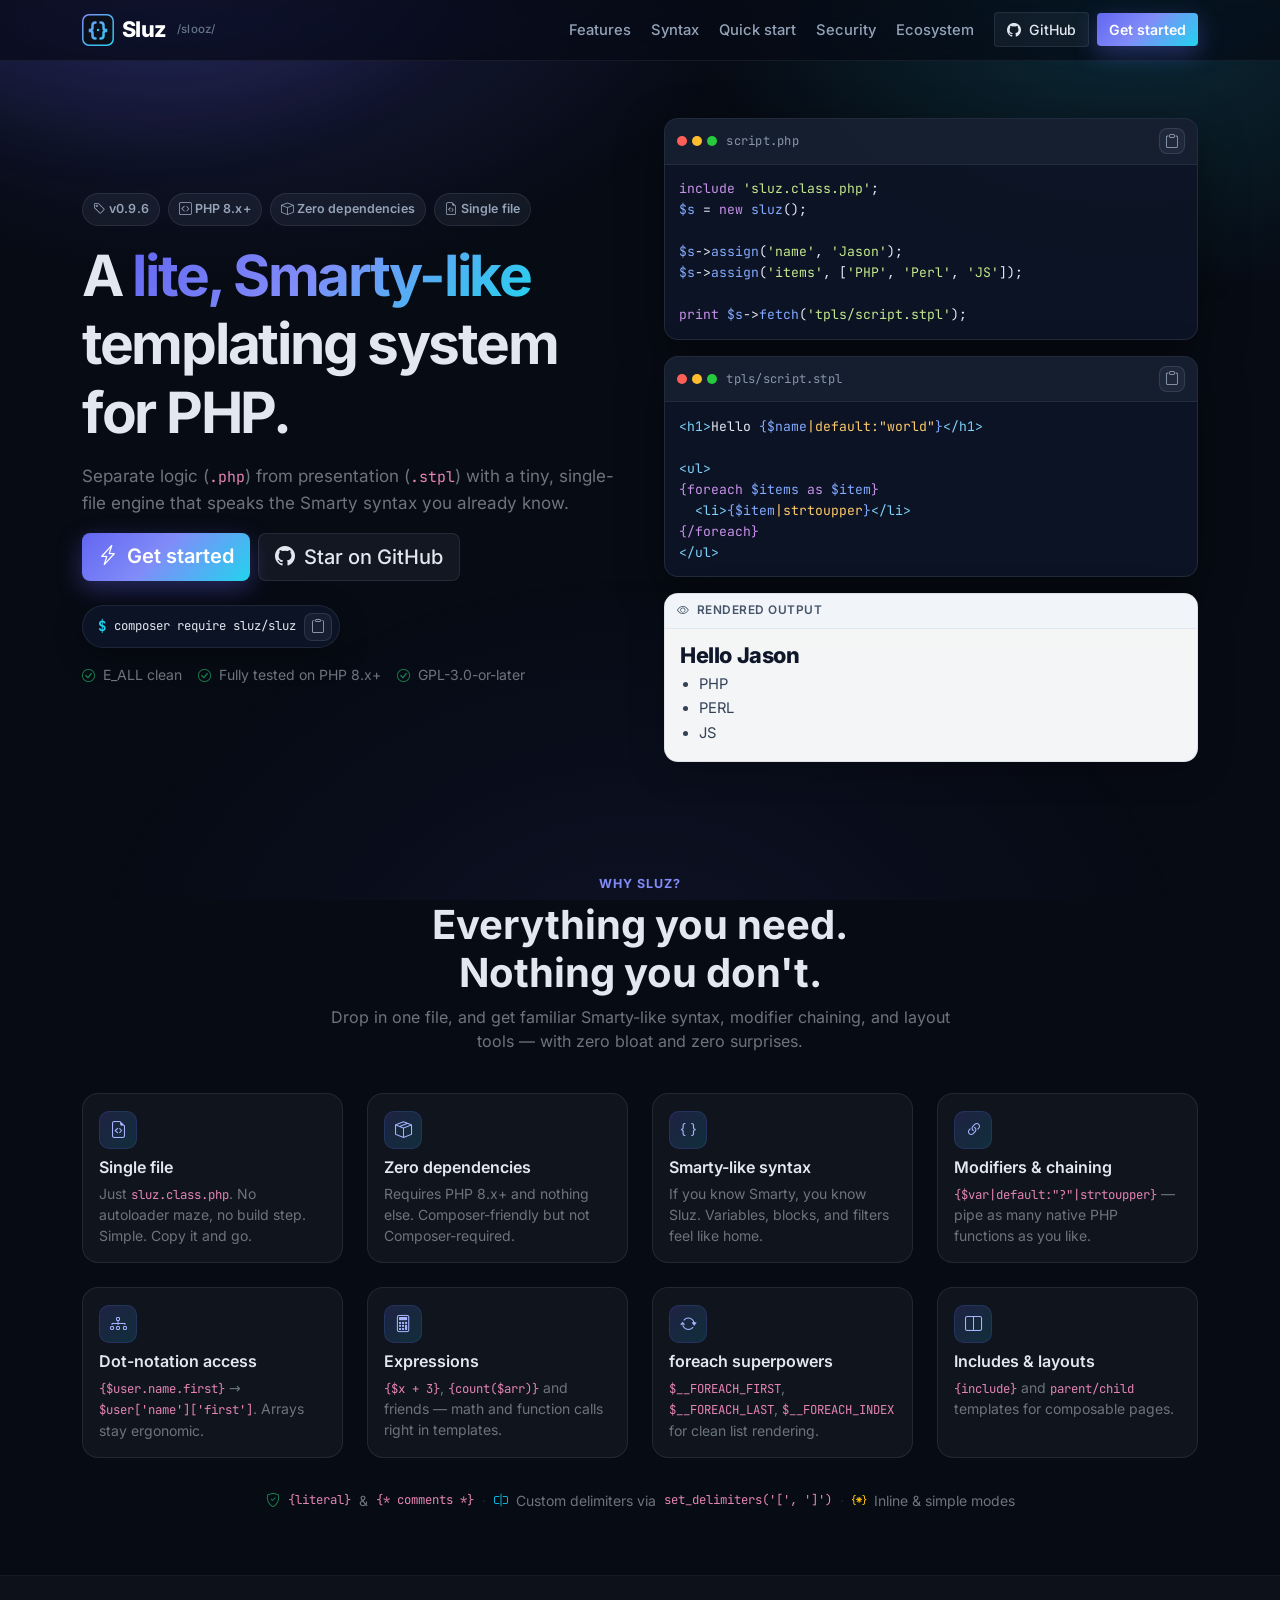
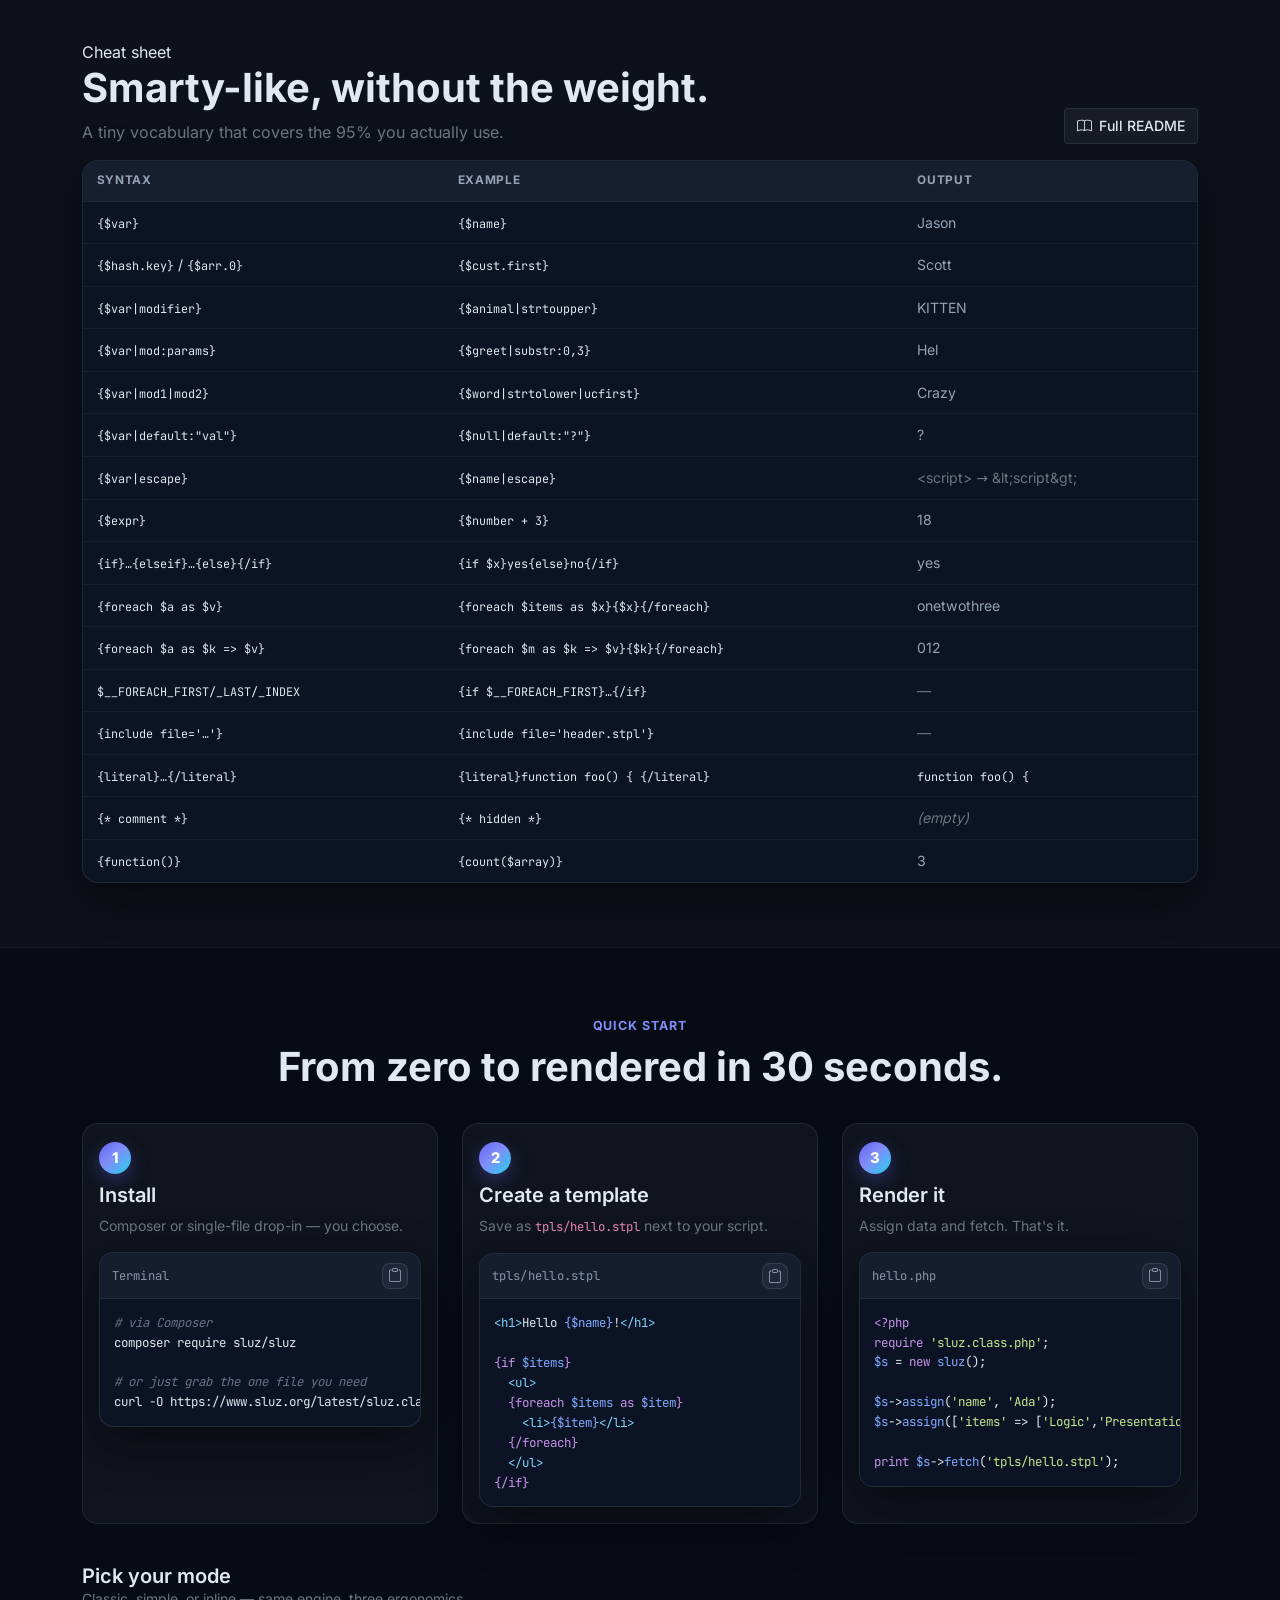
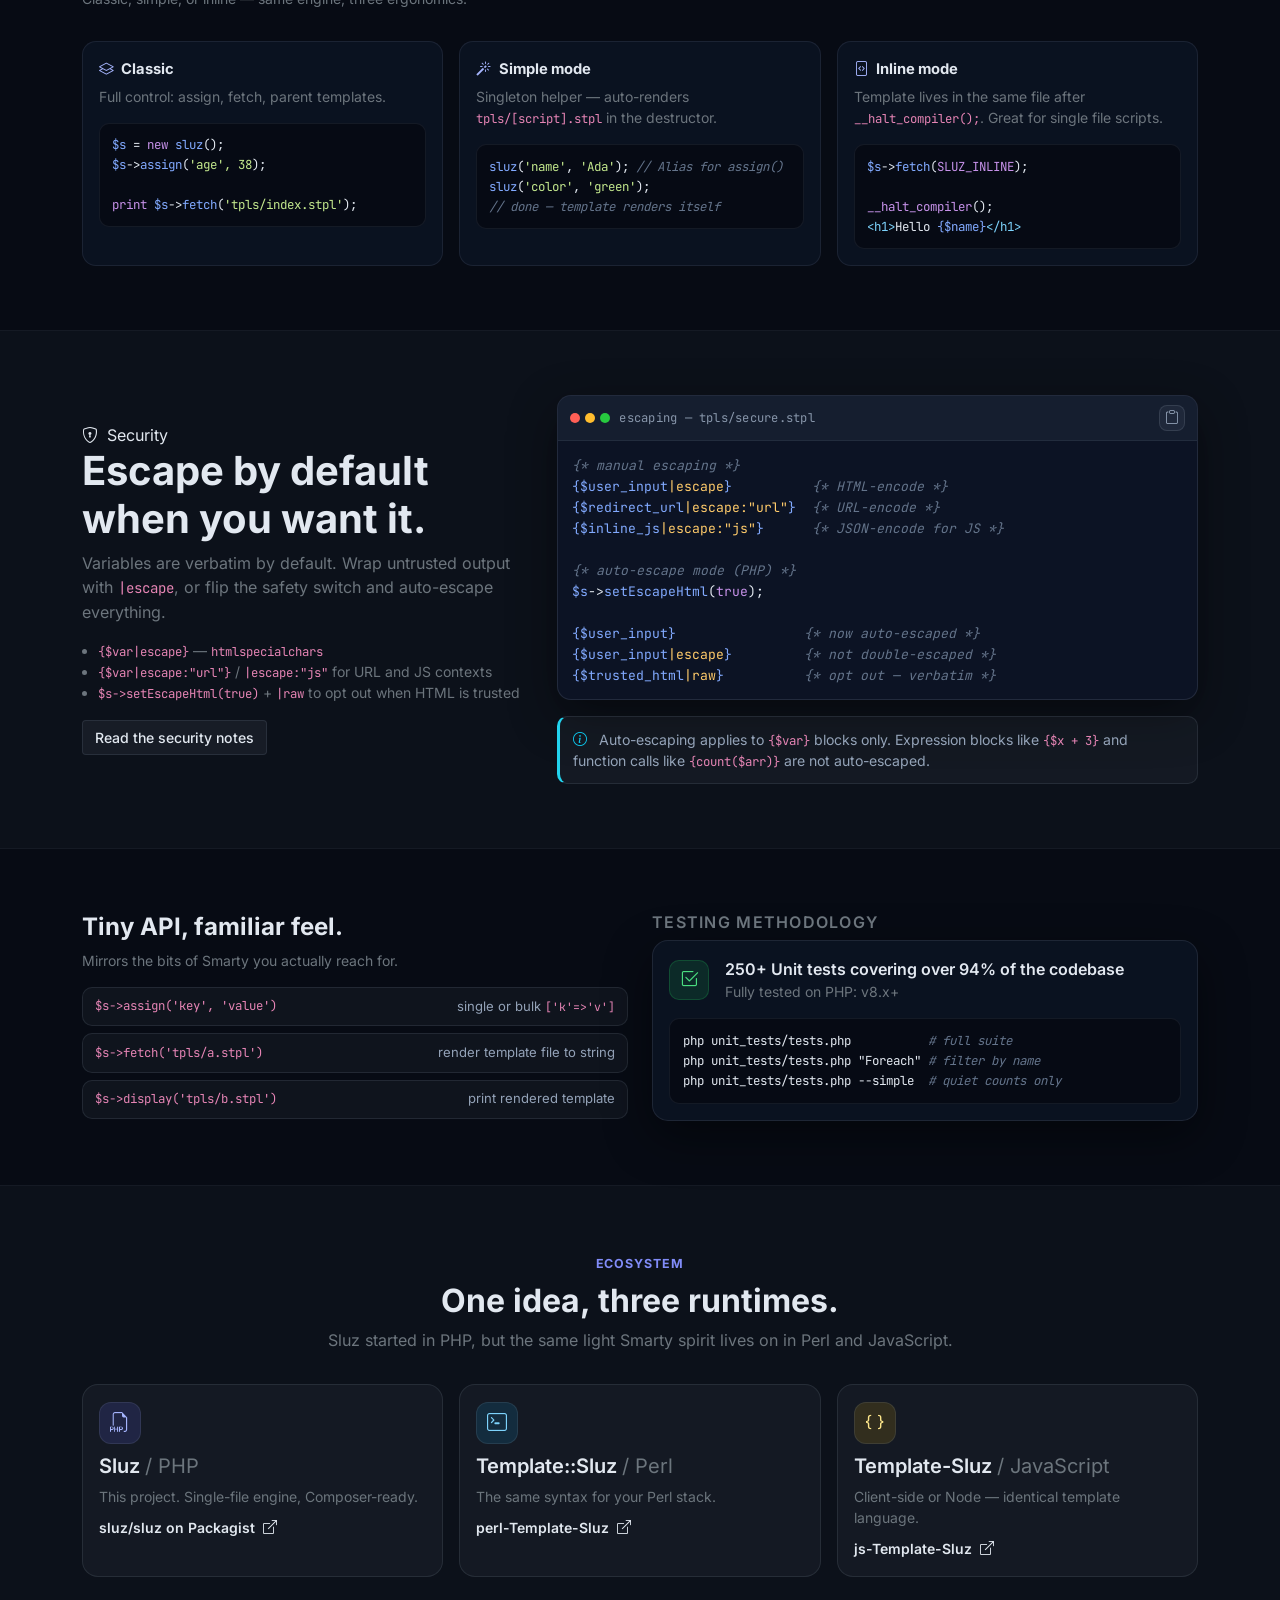
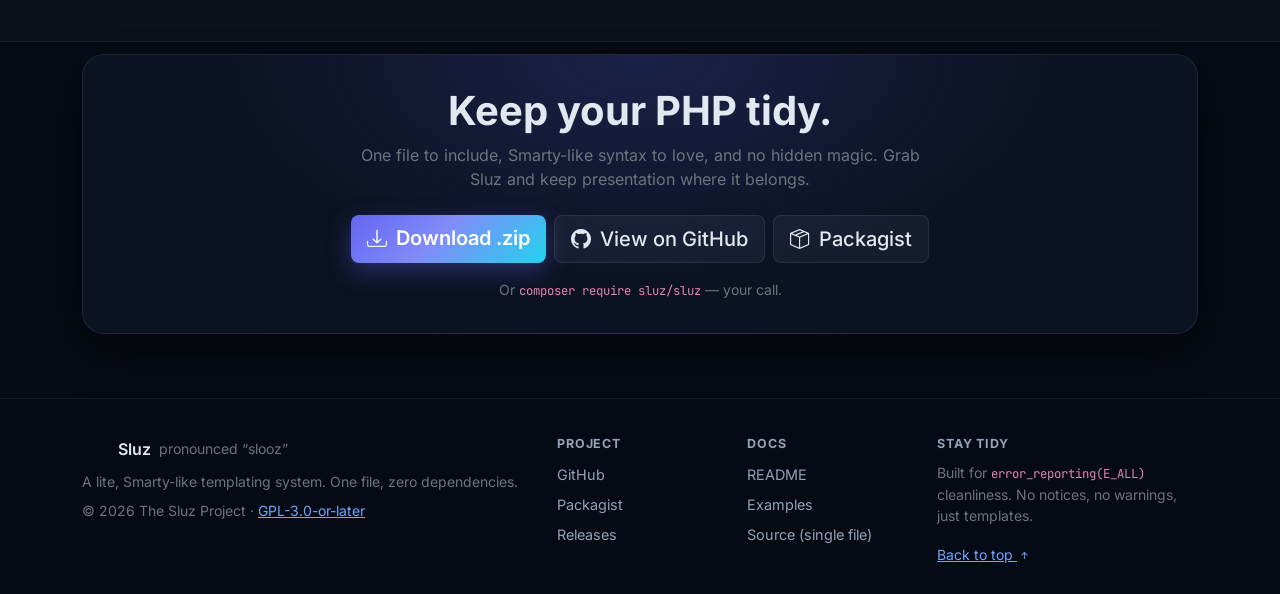
==== index.orig.html @ 97df1faa "Migrate the main index to a Sluz TPL" ====
<!doctype html>
<html lang="en" data-bs-theme="dark">
<head>
  <meta charset="utf-8">
  <meta name="viewport" content="width=device-width, initial-scale=1">
  <title>Sluz — A lite, Smarty-like PHP templating engine</title>
  <meta name="description" content="Sluz is a minimalistic, zero-dependency, single-file PHP templating engine with familiar Smarty-like syntax. Separate logic (.php) from presentation (.stpl).">
  <meta name="theme-color" content="#0b0f19">
  <link rel="canonical" href="https://sluz.org/">
  <meta property="og:title" content="Sluz — A lite, Smarty-like PHP templating engine">
  <meta property="og:description" content="Single-file · Zero dependencies · PHP 8.x+ · Smarty-like syntax for clean .stpl templates.">
  <meta property="og:type" content="website">
  <meta property="og:url" content="https://sluz.org/">
  <link rel="icon" type="image/svg+xml" href="img/favicon.svg">
  <!-- Local vendor assets — no CDN -->
  <link rel="stylesheet" href="vendor/bootstrap/bootstrap.min.css">
  <link rel="stylesheet" href="vendor/bootstrap-icons/bootstrap-icons.min.css">
  <link rel="stylesheet" href="css/style.css">
  <script type="application/ld+json">
  {
    "@context": "https://schema.org",
    "@type": "SoftwareApplication",
    "name": "Sluz",
    "applicationCategory": "DeveloperApplication",
    "operatingSystem": "PHP 8.x+",
    "description": "Minimalistic single-file PHP templating engine with Smarty-like syntax.",
    "softwareVersion": "0.9.6",
    "offers": {"@type": "Offer", "price": "0", "priceCurrency": "USD"},
    "license": "https://www.gnu.org/licenses/gpl-3.0.html"
  }
  </script>
</head>
<body data-bs-spy="scroll" data-bs-target="#mainNavList" data-bs-smooth-scroll="true" tabindex="0">

  <!-- Navbar -->
  <nav id="mainNav" class="navbar navbar-expand-lg fixed-top">
    <div class="container">
      <a class="navbar-brand d-flex align-items-center gap-2" href="#top">
        <span class="brand-mark" aria-hidden="true">
          <svg viewBox="0 0 64 64" width="32" height="32" role="img" aria-label="Sluz logo">
            <defs>
              <linearGradient id="gNav" x1="0" y1="0" x2="64" y2="64" gradientUnits="userSpaceOnUse">
                <stop offset="0" stop-color="#818cf8"/><stop offset="1" stop-color="#22d3ee"/>
              </linearGradient>
            </defs>
            <rect width="64" height="64" rx="14" fill="#0b0f19"/>
            <rect x="1.6" y="1.6" width="60.8" height="60.8" rx="12.4" fill="none" stroke="url(#gNav)" stroke-width="3"/>
            <path d="M27 17c-4 0-6 2-6 5.5V28c0 2.5-1.7 4-5 4v2c3.3 0 5 1.5 5 4v5.5c0 3.5 2 5.5 6 5.5" fill="none" stroke="url(#gNav)" stroke-width="5" stroke-linecap="round"/>
            <path d="M37 17c4 0 6 2 6 5.5V28c0 2.5 1.7 4 5 4v2c-3.3 0-5 1.5-5 4v5.5c0 3.5-2 5.5-6 5.5" fill="none" stroke="url(#gNav)" stroke-width="5" stroke-linecap="round"/>
            <circle cx="32" cy="32" r="2.4" fill="#22d3ee"/>
          </svg>
        </span>
        <span class="brand-text">Sluz</span>
        <span class="brand-pron d-none d-sm-inline">/slooz/</span>
      </a>
      <button class="navbar-toggler" type="button" data-bs-toggle="collapse" data-bs-target="#navMenu" aria-controls="navMenu" aria-expanded="false" aria-label="Toggle navigation">
        <span class="navbar-toggler-icon"></span>
      </button>
      <div class="collapse navbar-collapse" id="navMenu">
        <ul class="navbar-nav ms-auto align-items-lg-center gap-lg-1" id="mainNavList">
          <li class="nav-item"><a class="nav-link" href="#features">Features</a></li>
          <li class="nav-item"><a class="nav-link" href="#syntax">Syntax</a></li>
          <li class="nav-item"><a class="nav-link" href="#quickstart">Quick start</a></li>
          <li class="nav-item"><a class="nav-link" href="#security">Security</a></li>
          <li class="nav-item"><a class="nav-link" href="#ecosystem">Ecosystem</a></li>
          <li class="nav-item ms-lg-2">
            <a class="btn btn-ghost btn-sm" href="https://github.com/scottchiefbaker/sluz" target="_blank" rel="noopener">
              <i class="bi bi-github me-1"></i> GitHub
            </a>
          </li>
          <li class="nav-item ms-lg-1">
            <a class="btn btn-gradient btn-sm" href="#quickstart">Get started</a>
          </li>
        </ul>
      </div>
    </div>
  </nav>

  <!-- Hero -->
  <header id="top" class="hero position-relative overflow-hidden">
    <div class="hero-glow" aria-hidden="true"></div>
    <div class="container position-relative">
      <div class="row align-items-center g-4 g-lg-5">
        <div class="col-lg-6">
          <div class="reveal">
            <div class="hero-badges d-flex flex-wrap gap-2 mb-3">
              <span class="badge-soft" title="Current version"><i class="bi bi-tag me-1"></i> v0.9.6</span>
              <span class="badge-soft"><i class="bi bi-code-square me-1"></i> PHP 8.x+</span>
              <span class="badge-soft"><i class="bi bi-box me-1"></i> Zero dependencies</span>
              <span class="badge-soft"><i class="bi bi-file-earmark-code me-1"></i> Single file</span>
            </div>
            <h1 class="display-5 fw-bold lh-tight mb-3">
              A <span class="text-gradient">lite, Smarty-like</span><br>templating system<br>for PHP.
            </h1>
            <p class="lead text-secondary mb-3">
              Separate logic (<code>.php</code>) from presentation (<code>.stpl</code>) with a
              tiny, single-file engine that speaks the Smarty syntax you already know.
            </p>
            <div class="d-flex flex-wrap gap-2 mb-4">
              <a class="btn btn-gradient btn-lg" href="#quickstart"><i class="bi bi-lightning-charge me-1"></i> Get started</a>
              <a class="btn btn-ghost btn-lg" href="https://github.com/scottchiefbaker/sluz" target="_blank" rel="noopener"><i class="bi bi-github me-1"></i> Star on GitHub</a>
            </div>
            <div class="cmd-pill d-inline-flex align-items-center gap-2" data-code>
              <span class="cmd-prompt">$</span>
              <code id="install-cmd">composer require sluz/sluz</code>
              <button class="copy-btn" type="button" data-copy-target="#install-cmd" aria-label="Copy install command">
                <i class="bi bi-clipboard"></i>
              </button>
            </div>
            <div class="hero-meta d-flex flex-wrap gap-3 mt-3 small text-secondary">
              <span><i class="bi bi-check-circle me-1 text-success"></i> E_ALL clean</span>
              <span><i class="bi bi-check-circle me-1 text-success"></i> Fully tested on PHP 8.x+</span>
              <span><i class="bi bi-check-circle me-1 text-success"></i> GPL-3.0-or-later</span>
            </div>
          </div>
        </div>

        <div class="col-lg-6">
          <div class="reveal" style="--delay:120ms">
            <div class="code-stack">
              <div class="row g-3">
                <div class="col-12">
                  <div class="window" data-code>
                    <div class="window-head">
                      <span class="dots"><i></i><i></i><i></i></span>
                      <span class="window-title">script.php</span>
                      <button class="copy-btn sm" type="button" data-copy-target="#code-php" aria-label="Copy PHP example"><i class="bi bi-clipboard"></i></button>
                    </div>
<pre><code id="code-php"><span class="tk-kw">include</span> <span class="tk-str">'sluz.class.php'</span>;
<span class="tk-var">$s</span> = <span class="tk-kw">new</span> <span class="tk-fn">sluz</span>();

<span class="tk-var">$s</span>-><span class="tk-fn">assign</span>(<span class="tk-str">'name'</span>, <span class="tk-str">'Jason'</span>);
<span class="tk-var">$s</span>-><span class="tk-fn">assign</span>(<span class="tk-str">'items'</span>, [<span class="tk-str">'PHP'</span>, <span class="tk-str">'Perl'</span>, <span class="tk-str">'JS'</span>]);

<span class="tk-kw">print</span> <span class="tk-var">$s</span>-><span class="tk-fn">fetch</span>(<span class="tk-str">'tpls/script.stpl'</span>);</code></pre>
                  </div>
                </div>
                <div class="col-12">
                  <div class="window" data-code>
                    <div class="window-head">
                      <span class="dots"><i></i><i></i><i></i></span>
                      <span class="window-title">tpls/script.stpl</span>
                      <button class="copy-btn sm" type="button" data-copy-target="#code-stpl" aria-label="Copy template example"><i class="bi bi-clipboard"></i></button>
                    </div>
<pre><code id="code-stpl"><span class="tk-tag">&lt;h1&gt;</span>Hello <span class="tk-var">{$name</span><span class="tk-mod">|default:"world"</span><span class="tk-var">}</span><span class="tk-tag">&lt;/h1&gt;</span>

<span class="tk-tag">&lt;ul&gt;</span>
<span class="tk-kw">{foreach</span> <span class="tk-var">$items</span> <span class="tk-kw">as</span> <span class="tk-var">$item</span><span class="tk-kw">}</span>
  <span class="tk-tag">&lt;li&gt;</span><span class="tk-var">{$item</span><span class="tk-mod">|strtoupper</span><span class="tk-var">}</span><span class="tk-tag">&lt;/li&gt;</span>
<span class="tk-kw">{/foreach}</span>
<span class="tk-tag">&lt;/ul&gt;</span>
</code></pre>
                  </div>
                </div>
                <div class="col-12">
                  <div class="preview-window">
                    <div class="preview-head"><i class="bi bi-eye me-1"></i> Rendered output</div>
                    <div class="preview-body">
                      <div class="preview-title">Hello Jason</div>
                      <ul class="preview-list">
                        <li>PHP</li><li>PERL</li><li>JS</li>
                      </ul>
                    </div>
                  </div>
                </div>
              </div>
            </div>
          </div>
        </div>
      </div>
    </div>
  </header>

  <!-- Features -->
  <section id="features" class="section">
    <div class="container">
      <div class="section-head text-center mx-auto reveal">
        <div class="eyebrow">Why Sluz?</div>
        <h2 class="h1 fw-bold">Everything you need.<br>Nothing you don't.</h2>
        <p class="text-secondary mx-auto" style="max-width:640px">Drop in one file, and get familiar Smarty-like syntax, modifier chaining, and layout tools — with zero bloat and zero surprises.</p>
      </div>

      <div class="row g-3 g-lg-4 mt-1">
        <div class="col-md-6 col-lg-3 reveal"><div class="feature-card h-100">
          <div class="icon-wrap"><i class="bi bi-file-earmark-code"></i></div>
          <h3 class="h6 fw-semibold">Single file</h3>
          <p class="small text-secondary mb-0">Just <code>sluz.class.php</code>. No autoloader maze, no build step. Simple. Copy it and go.</p>
        </div></div>
        <div class="col-md-6 col-lg-3 reveal" style="--delay:60ms"><div class="feature-card h-100">
          <div class="icon-wrap"><i class="bi bi-box-seam"></i></div>
          <h3 class="h6 fw-semibold">Zero dependencies</h3>
          <p class="small text-secondary mb-0">Requires PHP 8.x+ and nothing else. Composer-friendly but not Composer-required.</p>
        </div></div>
        <div class="col-md-6 col-lg-3 reveal" style="--delay:120ms"><div class="feature-card h-100">
          <div class="icon-wrap"><i class="bi bi-braces"></i></div>
          <h3 class="h6 fw-semibold">Smarty-like syntax</h3>
          <p class="small text-secondary mb-0">If you know Smarty, you know Sluz. Variables, blocks, and filters feel like home.</p>
        </div></div>
        <div class="col-md-6 col-lg-3 reveal" style="--delay:180ms"><div class="feature-card h-100">
          <div class="icon-wrap"><i class="bi bi-link-45deg"></i></div>
          <h3 class="h6 fw-semibold">Modifiers &amp; chaining</h3>
          <p class="small text-secondary mb-0"><code>{$var|default:"?"|strtoupper}</code> — pipe as many native PHP functions as you like.</p>
        </div></div>

        <div class="col-md-6 col-lg-3 reveal"><div class="feature-card h-100">
          <div class="icon-wrap"><i class="bi bi-diagram-3"></i></div>
          <h3 class="h6 fw-semibold">Dot-notation access</h3>
          <p class="small text-secondary mb-0"><code>{$user.name.first}</code> &rarr; <code>$user['name']['first']</code>. Arrays stay ergonomic.</p>
        </div></div>
        <div class="col-md-6 col-lg-3 reveal" style="--delay:60ms"><div class="feature-card h-100">
          <div class="icon-wrap"><i class="bi bi-calculator"></i></div>
          <h3 class="h6 fw-semibold">Expressions</h3>
          <p class="small text-secondary mb-0"><code>{$x + 3}</code>, <code>{count($arr)}</code> and friends — math and function calls right in templates.</p>
        </div></div>
        <div class="col-md-6 col-lg-3 reveal" style="--delay:120ms"><div class="feature-card h-100">
          <div class="icon-wrap"><i class="bi bi-arrow-repeat"></i></div>
          <h3 class="h6 fw-semibold">foreach superpowers</h3>
          <p class="small text-secondary mb-0"><code>$__FOREACH_FIRST</code>, <code>$__FOREACH_LAST</code>, <code>$__FOREACH_INDEX</code> for clean list rendering.</p>
        </div></div>
        <div class="col-md-6 col-lg-3 reveal" style="--delay:180ms"><div class="feature-card h-100">
          <div class="icon-wrap"><i class="bi bi-layout-split"></i></div>
          <h3 class="h6 fw-semibold">Includes &amp; layouts</h3>
          <p class="small text-secondary mb-0"><code>{include}</code> and <code>parent/child</code> templates for composable pages.</p>
        </div></div>
      </div>

      <div class="row g-2 mt-4 justify-content-center text-center small text-secondary reveal">
        <div class="col-auto d-flex align-items-center gap-2"><i class="bi bi-shield-check text-success"></i> <code>{literal}</code> &amp; <code>{* comments *}</code></div>
        <div class="col-auto d-none d-sm-block opacity-25">·</div>
        <div class="col-auto d-flex align-items-center gap-2"><i class="bi bi-input-cursor text-info"></i> Custom delimiters via <code>set_delimiters('[', ']')</code></div>
        <div class="col-auto d-none d-sm-block opacity-25">·</div>
        <div class="col-auto d-flex align-items-center gap-2"><i class="bi bi-braces-asterisk text-warning"></i> Inline &amp; simple modes</div>
      </div>
    </div>
  </section>

  <!-- Syntax -->
  <section id="syntax" class="section section-alt">
    <div class="container">
      <div class="row align-items-end g-3 mb-3">
        <div class="col-lg-8 reveal">
          <div class="eyebrow">Cheat sheet</div>
          <h2 class="h1 fw-bold mb-2">Smarty-like, without the weight.</h2>
          <p class="text-secondary mb-0">A tiny vocabulary that covers the 95% you actually use.</p>
        </div>
        <div class="col-lg-4 text-lg-end reveal" style="--delay:80ms">
          <a class="btn btn-ghost btn-sm" href="https://github.com/scottchiefbaker/sluz#readme" target="_blank" rel="noopener"><i class="bi bi-book me-1"></i> Full README</a>
        </div>
      </div>

      <div class="syntax-wrap reveal">
        <div class="table-responsive">
          <table class="table syntax-table align-middle mb-0">
            <thead>
              <tr><th>Syntax</th><th>Example</th><th>Output</th></tr>
            </thead>
            <tbody>
              <tr><td><code>{$var}</code></td><td><code>{$name}</code></td><td>Jason</td></tr>
              <tr><td><code>{$hash.key}</code> / <code>{$arr.0}</code></td><td><code>{$cust.first}</code></td><td>Scott</td></tr>
              <tr><td><code>{$var|modifier}</code></td><td><code>{$animal|strtoupper}</code></td><td>KITTEN</td></tr>
              <tr><td><code>{$var|mod:params}</code></td><td><code>{$greet|substr:0,3}</code></td><td>Hel</td></tr>
              <tr><td><code>{$var|mod1|mod2}</code></td><td><code>{$word|strtolower|ucfirst}</code></td><td>Crazy</td></tr>
              <tr><td><code>{$var|default:"val"}</code></td><td><code>{$null|default:"?"}</code></td><td>?</td></tr>
              <tr><td><code>{$var|escape}</code></td><td><code>{$name|escape}</code></td><td class="text-secondary">&lt;script&gt; → &amp;lt;script&amp;gt;</td></tr>
              <tr><td><code>{$expr}</code></td><td><code>{$number + 3}</code></td><td>18</td></tr>
              <tr><td><code>{if}…{elseif}…{else}{/if}</code></td><td><code>{if $x}yes{else}no{/if}</code></td><td>yes</td></tr>
              <tr><td><code>{foreach $a as $v}</code></td><td><code>{foreach $items as $x}{$x}{/foreach}</code></td><td>onetwothree</td></tr>
              <tr><td><code>{foreach $a as $k => $v}</code></td><td><code>{foreach $m as $k => $v}{$k}{/foreach}</code></td><td>012</td></tr>
              <tr><td><code>$__FOREACH_FIRST/_LAST/_INDEX</code></td><td><code>{if $__FOREACH_FIRST}…{/if}</code></td><td class="text-secondary">—</td></tr>
              <tr><td><code>{include file='…'}</code></td><td><code>{include file='header.stpl'}</code></td><td class="text-secondary">—</td></tr>
              <tr><td><code>{literal}…{/literal}</code></td><td><code>{literal}function foo() { {/literal}</code></td><td><code>function foo() {</code></td></tr>
              <tr><td><code>{* comment *}</code></td><td><code>{* hidden *}</code></td><td class="text-secondary"><em>(empty)</em></td></tr>
              <tr><td><code>{function()}</code></td><td><code>{count($array)}</code></td><td>3</td></tr>
            </tbody>
          </table>
        </div>
      </div>
    </div>
  </section>

  <!-- Quick start -->
  <section id="quickstart" class="section">
    <div class="container">
      <div class="section-head text-center mx-auto reveal">
        <div class="eyebrow">Quick start</div>
        <h2 class="h1 fw-bold">From zero to rendered in 30 seconds.</h2>
      </div>

      <div class="row g-4 mt-1">
        <div class="col-lg-4 reveal">
          <div class="step-card h-100">
            <div class="step-num">1</div>
            <h3 class="h5 fw-semibold">Install</h3>
            <p class="small text-secondary">Composer or single-file drop-in — you choose.</p>
            <div class="window window-compact mt-3" data-code>
              <div class="window-head"><span class="window-title">Terminal</span><button class="copy-btn sm" type="button" data-copy-target="#qs-install" aria-label="Copy"><i class="bi bi-clipboard"></i></button></div>
<pre><code id="qs-install"><span class="tk-cmt"># via Composer</span>
composer require sluz/sluz

<span class="tk-cmt"># or just grab the one file you need</span>
curl -O https://www.sluz.org/latest/sluz.class.php</code></pre>
            </div>
          </div>
        </div>
        <div class="col-lg-4 reveal" style="--delay:80ms">
          <div class="step-card h-100">
            <div class="step-num">2</div>
            <h3 class="h5 fw-semibold">Create a template</h3>
            <p class="small text-secondary">Save as <code>tpls/hello.stpl</code> next to your script.</p>
            <div class="window window-compact mt-3" data-code>
              <div class="window-head"><span class="window-title">tpls/hello.stpl</span><button class="copy-btn sm" type="button" data-copy-target="#qs-tpl" aria-label="Copy"><i class="bi bi-clipboard"></i></button></div>
<pre><code id="qs-tpl"><span class="tk-tag">&lt;h1&gt;</span>Hello <span class="tk-var">{$name}</span>!<span class="tk-tag">&lt;/h1&gt;</span>

<span class="tk-kw">{if</span> <span class="tk-var">$items</span><span class="tk-kw">}</span>
  <span class="tk-tag">&lt;ul&gt;</span>
  <span class="tk-kw">{foreach</span> <span class="tk-var">$items</span> <span class="tk-kw">as</span> <span class="tk-var">$item</span><span class="tk-kw">}</span>
    <span class="tk-tag">&lt;li&gt;</span><span class="tk-var">{$item}</span><span class="tk-tag">&lt;/li&gt;</span>
  <span class="tk-kw">{/foreach}</span>
  <span class="tk-tag">&lt;/ul&gt;</span>
<span class="tk-kw">{/if}</span></code></pre>
            </div>
          </div>
        </div>
        <div class="col-lg-4 reveal" style="--delay:160ms">
          <div class="step-card h-100">
            <div class="step-num">3</div>
            <h3 class="h5 fw-semibold">Render it</h3>
            <p class="small text-secondary">Assign data and fetch. That's it.</p>
            <div class="window window-compact mt-3" data-code>
              <div class="window-head"><span class="window-title">hello.php</span><button class="copy-btn sm" type="button" data-copy-target="#qs-php" aria-label="Copy"><i class="bi bi-clipboard"></i></button></div>
<pre><code id="qs-php"><span class="tk-kw">&lt;?php</span>
<span class="tk-kw">require</span> <span class="tk-str">'sluz.class.php'</span>;
<span class="tk-var">$s</span> = <span class="tk-kw">new</span> <span class="tk-fn">sluz</span>();

<span class="tk-var">$s</span>-><span class="tk-fn">assign</span>(<span class="tk-str">'name'</span>, <span class="tk-str">'Ada'</span>);
<span class="tk-var">$s</span>-><span class="tk-fn">assign</span>([<span class="tk-str">'items'</span> => [<span class="tk-str">'Logic'</span>,<span class="tk-str">'Presentation'</span>]]);

<span class="tk-kw">print</span> <span class="tk-var">$s</span>-><span class="tk-fn">fetch</span>(<span class="tk-str">'tpls/hello.stpl'</span>);
</code></pre>
            </div>
          </div>
        </div>
      </div>

      <!-- Modes -->
      <div class="row g-3 mt-4">
        <div class="col-12 reveal"><h3 class="h5 fw-semibold mb-0">Pick your mode</h3><p class="small text-secondary">Classic, simple, or inline — same engine, three ergonomics.</p></div>
        <div class="col-md-4 reveal"><div class="mode-card h-100">
          <div class="mode-head"><i class="bi bi-layers"></i> Classic</div>
          <p class="small text-secondary">Full control: assign, fetch, parent templates.</p>
<pre class="mode-code"><code><span class="tk-var">$s</span> = <span class="tk-kw">new</span> <span class="tk-fn">sluz</span>();
<span class="tk-var">$s</span>-><span class="tk-fn">assign</span>(<span class="tk-str">'age', 38</span>);

<span class="tk-kw">print</span> <span class="tk-var">$s</span>-><span class="tk-fn">fetch</span>(<span class="tk-str">'tpls/index.stpl'</span>);</code></pre>
        </div></div>
        <div class="col-md-4 reveal" style="--delay:60ms"><div class="mode-card h-100">
          <div class="mode-head"><i class="bi bi-magic"></i> Simple mode</div>
          <p class="small text-secondary">Singleton helper — auto-renders <code>tpls/[script].stpl</code> in the destructor.</p>
<pre class="mode-code"><code><span class="tk-fn">sluz</span>(<span class="tk-str">'name'</span>, <span class="tk-str">'Ada'</span>); <span class="tk-cmt">// Alias for assign()</span>
<span class="tk-fn">sluz</span>(<span class="tk-str">'color'</span>, <span class="tk-str">'green'</span>);
<span class="tk-cmt">// done — template renders itself</span></code></pre>
        </div></div>
        <div class="col-md-4 reveal" style="--delay:120ms"><div class="mode-card h-100">
          <div class="mode-head"><i class="bi bi-file-code"></i> Inline mode</div>
          <p class="small text-secondary">Template lives in the same file after <code>__halt_compiler();</code>. Great for single file scripts.</p>
<pre class="mode-code"><code><span class="tk-var">$s</span>-><span class="tk-fn">fetch</span>(<span class="tk-kw">SLUZ_INLINE</span>);

<span class="tk-kw">__halt_compiler</span>();
<span class="tk-tag">&lt;h1&gt;</span>Hello <span class="tk-var">{$name}</span><span class="tk-tag">&lt;/h1&gt;</span></code></pre>
        </div></div>
      </div>
    </div>
  </section>

  <!-- Security -->
  <section id="security" class="section section-alt">
    <div class="container">
      <div class="row g-4 align-items-center">
        <div class="col-lg-5 reveal">
          <div class="eyebrow"><i class="bi bi-shield-lock me-1"></i> Security</div>
          <h2 class="h1 fw-bold">Escape by default when you want it.</h2>
          <p class="text-secondary">Variables are verbatim by default. Wrap untrusted output with <code>|escape</code>, or flip the safety switch and auto-escape everything.</p>
          <ul class="small text-secondary ps-3">
            <li><code>{$var|escape}</code> — <code>htmlspecialchars</code></li>
            <li><code>{$var|escape:"url"}</code> / <code>|escape:"js"</code> for URL and JS contexts</li>
            <li><code>$s-&gt;setEscapeHtml(true)</code> + <code>|raw</code> to opt out when HTML is trusted</li>
          </ul>
          <div class="d-flex gap-2 mt-3">
            <a class="btn btn-ghost btn-sm" href="https://github.com/scottchiefbaker/sluz#-security" target="_blank" rel="noopener">Read the security notes</a>
          </div>
        </div>
        <div class="col-lg-7 reveal" style="--delay:100ms">
          <div class="window" data-code>
            <div class="window-head">
              <span class="dots"><i></i><i></i><i></i></span>
              <span class="window-title">escaping — tpls/secure.stpl</span>
              <button class="copy-btn sm" type="button" data-copy-target="#code-secure" aria-label="Copy"><i class="bi bi-clipboard"></i></button>
            </div>
<pre><code id="code-secure"><span class="tk-cmt">{* manual escaping *}</span>
<span class="tk-var">{$user_input</span><span class="tk-mod">|escape</span><span class="tk-var">}</span>          <span class="tk-cmt">{* HTML-encode *}</span>
<span class="tk-var">{$redirect_url</span><span class="tk-mod">|escape:"url"</span><span class="tk-var">}</span>  <span class="tk-cmt">{* URL-encode *}</span>
<span class="tk-var">{$inline_js</span><span class="tk-mod">|escape:"js"</span><span class="tk-var">}</span>      <span class="tk-cmt">{* JSON-encode for JS *}</span>

<span class="tk-cmt">{* auto-escape mode (PHP) *}</span>
<span class="tk-var">$s</span>-><span class="tk-fn">setEscapeHtml</span>(<span class="tk-kw">true</span>);

<span class="tk-var">{$user_input}</span>                <span class="tk-cmt">{* now auto-escaped *}</span>
<span class="tk-var">{$user_input</span><span class="tk-mod">|escape</span><span class="tk-var">}</span>         <span class="tk-cmt">{* not double-escaped *}</span>
<span class="tk-var">{$trusted_html</span><span class="tk-mod">|raw</span><span class="tk-var">}</span>          <span class="tk-cmt">{* opt out — verbatim *}</span></code></pre>
          </div>
          <div class="callout mt-3">
            <i class="bi bi-info-circle me-2 text-info"></i> Auto-escaping applies to <code>{$var}</code> blocks only. Expression blocks like <code>{$x + 3}</code> and function calls like <code>{count($arr)}</code> are not auto-escaped.
          </div>
        </div>
      </div>
    </div>
  </section>

  <!-- API quick ref -->
  <section class="section">
    <div class="container">
      <div class="row g-4">
        <div class="col-lg-6 reveal">
          <h2 class="h4 fw-bold">Tiny API, familiar feel.</h2>
          <p class="small text-secondary">Mirrors the bits of Smarty you actually reach for.</p>
          <div class="api-list">
            <div class="api-row"><code>$s-&gt;assign('key', 'value')</code><span>single or bulk <code>['k'=>'v']</code></span></div>
            <div class="api-row"><code>$s-&gt;fetch('tpls/a.stpl')</code><span>render template file to string</span></div>
            <div class="api-row"><code>$s-&gt;display('tpls/b.stpl')</code><span>print rendered template</span></div>
          </div>
        </div>
        <div class="col-lg-6 reveal" style="--delay:80ms">
          <h3 class="h6 fw-semibold text-secondary text-uppercase ls-wide">Testing methodology</h3>
          <div class="req-card">
            <div class="d-flex align-items-center gap-3 mb-3">
              <div class="req-icon"><i class="bi bi-check2-square"></i></div>
              <div>
                <div class="fw-semibold">250+ Unit tests covering over 94% of the codebase</div>
                <div class="small text-secondary">Fully tested on PHP: v8.x+</div>
              </div>
            </div>
<pre class="req-code"><code>php unit_tests/tests.php           <span class="tk-cmt"># full suite</span>
php unit_tests/tests.php "Foreach" <span class="tk-cmt"># filter by name</span>
php unit_tests/tests.php --simple  <span class="tk-cmt"># quiet counts only</span></code></pre>
          </div>
        </div>
      </div>
    </div>
  </section>

  <!-- Ecosystem -->
  <section id="ecosystem" class="section section-alt">
    <div class="container">
      <div class="section-head text-center mx-auto reveal">
        <div class="eyebrow">Ecosystem</div>
        <h2 class="h2 fw-bold">One idea, three runtimes.</h2>
        <p class="text-secondary">Sluz started in PHP, but the same light Smarty spirit lives on in Perl and JavaScript.</p>
      </div>
      <div class="row g-3 justify-content-center mt-1">
        <div class="col-md-4 reveal"><a class="eco-card h-100 text-decoration-none" href="https://github.com/scottchiefbaker/sluz" target="_blank" rel="noopener">
          <div class="eco-icon php"><i class="bi bi-filetype-php"></i></div>
          <h3 class="h5 fw-semibold">Sluz <span class="text-secondary fw-normal">/ PHP</span></h3>
          <p class="small text-secondary mb-2">This project. Single-file engine, Composer-ready.</p>
          <span class="small fw-semibold">sluz/sluz on Packagist <i class="bi bi-box-arrow-up-right ms-1"></i></span>
        </a></div>
        <div class="col-md-4 reveal" style="--delay:80ms"><a class="eco-card h-100 text-decoration-none" href="https://github.com/scottchiefbaker/perl-Template-Sluz" target="_blank" rel="noopener">
          <div class="eco-icon perl"><i class="bi bi-terminal"></i></div>
          <h3 class="h5 fw-semibold">Template::Sluz <span class="text-secondary fw-normal">/ Perl</span></h3>
          <p class="small text-secondary mb-2">The same syntax for your Perl stack.</p>
          <span class="small fw-semibold">perl-Template-Sluz <i class="bi bi-box-arrow-up-right ms-1"></i></span>
        </a></div>
        <div class="col-md-4 reveal" style="--delay:160ms"><a class="eco-card h-100 text-decoration-none" href="https://github.com/scottchiefbaker/js-Template-Sluz" target="_blank" rel="noopener">
          <div class="eco-icon js"><i class="bi bi-braces"></i></div>
          <h3 class="h5 fw-semibold">Template-Sluz <span class="text-secondary fw-normal">/ JavaScript</span></h3>
          <p class="small text-secondary mb-2">Client-side or Node — identical template language.</p>
          <span class="small fw-semibold">js-Template-Sluz <i class="bi bi-box-arrow-up-right ms-1"></i></span>
        </a></div>
      </div>
    </div>
  </section>

  <!-- CTA -->
  <section class="section cta-section">
    <div class="container">
      <div class="cta-card text-center reveal">
        <h2 class="h1 fw-bold mb-2">Keep your PHP tidy.</h2>
        <p class="text-secondary mx-auto mb-4" style="max-width:560px">One file to include, Smarty-like syntax to love, and no hidden magic. Grab Sluz and keep presentation where it belongs.</p>
        <div class="d-flex flex-wrap justify-content-center gap-2">
          <a class="btn btn-gradient btn-lg" href="https://github.com/scottchiefbaker/sluz/archive/refs/heads/master.zip"><i class="bi bi-download me-1"></i> Download .zip</a>
          <a class="btn btn-ghost btn-lg" href="https://github.com/scottchiefbaker/sluz" target="_blank" rel="noopener"><i class="bi bi-github me-1"></i> View on GitHub</a>
          <a class="btn btn-ghost btn-lg" href="https://packagist.org/packages/sluz/sluz" target="_blank" rel="noopener"><i class="bi bi-box-seam me-1"></i> Packagist</a>
        </div>
        <div class="small text-secondary mt-3">Or <code>composer require sluz/sluz</code> — your call.</div>
      </div>
    </div>
  </section>

  <!-- Footer -->
  <footer class="footer">
    <div class="container">
      <div class="row g-4">
        <div class="col-lg-5">
          <div class="d-flex align-items-center gap-2 mb-2">
            <span class="brand-mark sm" aria-hidden="true">
              <svg viewBox="0 0 64 64" width="28" height="28"><use href="#gNav"/></svg>
            </span>
            <span class="fw-semibold">Sluz</span> <span class="text-secondary small">pronounced “slooz”</span>
          </div>
          <p class="small text-secondary mb-2">A lite, Smarty-like templating system. One file, zero dependencies.</p>
          <p class="small text-secondary mb-0">© 2026 The Sluz Project · <a href="https://www.gnu.org/licenses/gpl-3.0.html" target="_blank" rel="noopener">GPL-3.0-or-later</a></p>
        </div>
        <div class="col-6 col-lg-2">
          <div class="footer-head">Project</div>
          <ul class="footer-links">
            <li><a href="https://github.com/scottchiefbaker/sluz" target="_blank" rel="noopener">GitHub</a></li>
            <li><a href="https://packagist.org/packages/sluz/sluz" target="_blank" rel="noopener">Packagist</a></li>
            <li><a href="https://github.com/scottchiefbaker/sluz/releases" target="_blank" rel="noopener">Releases</a></li>
          </ul>
        </div>
        <div class="col-6 col-lg-2">
          <div class="footer-head">Docs</div>
          <ul class="footer-links">
            <li><a href="https://github.com/scottchiefbaker/sluz#readme" target="_blank" rel="noopener">README</a></li>
            <li><a href="https://github.com/scottchiefbaker/sluz/tree/master/docs" target="_blank" rel="noopener">Examples</a></li>
            <li><a href="https://github.com/scottchiefbaker/sluz/blob/master/sluz.class.php" target="_blank" rel="noopener">Source (single file)</a></li>
          </ul>
        </div>
        <div class="col-12 col-lg-3">
          <div class="footer-head">Stay tidy</div>
          <p class="small text-secondary">Built for <code>error_reporting(E_ALL)</code> cleanliness. No notices, no warnings, just templates.</p>
          <a class="small" href="#top">Back to top <i class="bi bi-arrow-up-short"></i></a>
        </div>
      </div>
    </div>
  </footer>

  <script src="vendor/bootstrap/bootstrap.bundle.min.js"></script>
  <script src="js/site.js"></script>
</body>
</html>
---- css/style.css ----
/* Sluz.org — dark developer aesthetic, all assets local */
@font-face{
  font-family:'Inter';
  font-style:normal;
  font-weight:400 800;
  font-display:swap;
  src:url('../vendor/fonts/inter-latin-var.woff2') format('woff2');
}
@font-face{
  font-family:'JetBrains Mono';
  font-style:normal;
  font-weight:400 700;
  font-display:swap;
  src:url('../vendor/fonts/jetbrains-mono-latin-var.woff2') format('woff2');
}

:root{
  --sluz-bg:#070b14;
  --sluz-bg-soft:#0b1220;
  --sluz-surface:rgba(148,163,184,.07);
  --sluz-surface-2:rgba(148,163,184,.10);
  --sluz-border:rgba(148,163,184,.14);
  --sluz-border-strong:rgba(148,163,184,.22);
  --sluz-text:#e2e8f0;
  --sluz-muted:#94a3b8;
  --sluz-dim:#64748b;
  --sluz-indigo:#6366f1;
  --sluz-cyan:#22d3ee;
  --sluz-violet:#818cf8;
  --sluz-grad:linear-gradient(135deg,#6366f1 0%,#818cf8 45%,#22d3ee 100%);
  --sluz-grad-soft:linear-gradient(135deg,rgba(99,102,241,.18),rgba(34,211,238,.14));
  --sluz-radius:16px;
  --sluz-radius-lg:22px;
  --sluz-shadow:0 16px 48px rgba(0,0,0,.45);
  --bs-body-bg:var(--sluz-bg);
  --bs-body-color:var(--sluz-text);
  --bs-border-color:var(--sluz-border);
  --bs-secondary-color:var(--sluz-muted);
  --bs-link-color:#93c5fd;
  --bs-link-hover-color:#bfdbfe;
}
*{scrollbar-width:thin;scrollbar-color:rgba(148,163,184,.35) transparent}
html{scroll-padding-top:84px}
body{
  font-family:'Inter',system-ui,-apple-system,Segoe UI,Roboto,Helvetica,Arial,sans-serif;
  background:var(--sluz-bg);
  color:var(--sluz-text);
  -webkit-font-smoothing:antialiased;
  text-rendering:optimizeLegibility;
}
body::before{
  content:"";
  position:fixed;inset:0;pointer-events:none;z-index:-1;
  background:
    radial-gradient(900px 600px at 18% -8%, rgba(99,102,241,.22), transparent 60%),
    radial-gradient(700px 500px at 88% 0%, rgba(34,211,238,.16), transparent 62%),
    radial-gradient(800px 600px at 50% 110%, rgba(99,102,241,.08), transparent 70%);
}

/* Navbar */
.navbar{
  background:rgba(7,11,20,.72);
  backdrop-filter:saturate(1.4) blur(14px);
  -webkit-backdrop-filter:saturate(1.4) blur(14px);
  border-bottom:1px solid rgba(148,163,184,.10);
  transition:background .2s, box-shadow .2s, border-color .2s;
  padding-block:.55rem;
}
.navbar.is-scrolled{
  background:rgba(7,11,20,.88);
  box-shadow:0 8px 32px rgba(0,0,0,.35);
  border-bottom-color:rgba(148,163,184,.16);
}
.navbar-brand{font-weight:800;letter-spacing:-.03em}
.brand-text{font-size:1.35rem;line-height:1}
.brand-pron{font-size:.72rem;font-weight:500;color:var(--sluz-dim);letter-spacing:.02em;margin-left:.15rem}
.brand-mark{display:inline-flex;align-items:center;justify-content:center}
.brand-mark.sm{opacity:.9}
.navbar .nav-link{font-size:.92rem;font-weight:500;color:var(--sluz-muted)!important}
.navbar .nav-link:hover,.navbar .nav-link.active{color:var(--sluz-text)!important}
.navbar-toggler{border-color:var(--sluz-border)}
.navbar-toggler-icon{filter:invert(.9)}

/* Buttons */
.btn-gradient{
  background:var(--sluz-grad);border:0;color:#fff;font-weight:600;
  box-shadow:0 8px 24px rgba(99,102,241,.35);
}
.btn-gradient:hover{color:#fff;filter:brightness(1.06);transform:translateY(-1px)}
.btn-gradient:active{transform:none;filter:brightness(.98)}
.btn-ghost{
  background:rgba(148,163,184,.08);border:1px solid var(--sluz-border);color:var(--sluz-text);font-weight:500;
}
.btn-ghost:hover{background:rgba(148,163,184,.13);border-color:var(--sluz-border-strong);color:#fff}
.btn-sm{padding:.38rem .75rem;font-size:.88rem}

/* Hero */
.hero{padding:118px 0 44px}
.hero-glow{
  position:absolute;inset:-40% -20% auto -20%;height:620px;pointer-events:none;
  background:
    radial-gradient(560px 380px at 22% 38%, rgba(99,102,241,.30), transparent 70%),
    radial-gradient(520px 360px at 78% 22%, rgba(34,211,238,.22), transparent 72%);
  filter:blur(22px);opacity:.9;
}
.display-5{font-size:clamp(2.15rem, 4.8vw + .6rem, 3.55rem);letter-spacing:-.04em}
.text-gradient{
  background:var(--sluz-grad);
  -webkit-background-clip:text;background-clip:text;
  -webkit-text-fill-color:transparent;
}
.hero-badges .badge-soft{
  display:inline-flex;align-items:center;
  font-size:.78rem;font-weight:600;letter-spacing:.01em;
  padding:.38rem .62rem;border-radius:999px;
  background:rgba(148,163,184,.09);border:1px solid var(--sluz-border);color:var(--sluz-muted);
}
.lead{font-size:1.06rem;line-height:1.6}
code{font-family:'JetBrains Mono',ui-monospace,monospace;font-size:.88em}
code, pre, .window pre, .mode-code, .req-code, .cmd-pill code{
  font-variant-ligatures:none;
  font-feature-settings:"liga" 0, "calt" 0;
}
/* Prevent "|escape" splitting — keep pipe with modifier */
code{overflow-wrap:normal;word-break:keep-all}
li code, p code, .callout code{white-space:nowrap}
.tk-mod{white-space:nowrap}
.cmd-pill{
  background:rgba(13,21,38,.92);border:1px solid var(--sluz-border);border-radius:999px;
  padding:.42rem .42rem .42rem .95rem;
  font-family:'JetBrains Mono',monospace;font-size:.88rem;
  box-shadow:0 8px 28px rgba(0,0,0,.35);
  max-width:100%;
}
.cmd-prompt{color:var(--sluz-cyan);font-weight:700}
.cmd-pill code{color:#e2e8f0;white-space:nowrap}
.hero-meta i{font-size:.95em}

/* Code windows */
.window{
  background:rgba(13,21,38,.94);border:1px solid rgba(148,163,184,.16);
  border-radius:14px;overflow:hidden;box-shadow:var(--sluz-shadow);
}
.window-head{
  display:flex;align-items:center;gap:.6rem;
  padding:.58rem .72rem;
  background:rgba(148,163,184,.07);border-bottom:1px solid rgba(148,163,184,.10);
  font-size:.78rem;color:var(--sluz-muted);
}
.window-head .dots{display:inline-flex;gap:.32rem;align-items:center}
.window-head .dots i{width:10px;height:10px;border-radius:50%;display:inline-block}
.window-head .dots i:nth-child(1){background:#ff5f56}
.window-head .dots i:nth-child(2){background:#ffbd2e}
.window-head .dots i:nth-child(3){background:#27c93f}
.window-title{font-family:'JetBrains Mono',monospace;font-size:.76rem;letter-spacing:.02em;opacity:.9}
.window-head .copy-btn{margin-left:auto}
.window pre{
  margin:0;padding:.85rem .9rem;
  font-family:'JetBrains Mono',monospace;font-size:.82rem;line-height:1.6;
  color:#e2e8f0;overflow:auto;white-space:pre;tab-size:2;
}
.window-compact pre{font-size:.78rem}
.tk-kw{color:#c792ea}
.tk-var{color:#82aaff}
.tk-str{color:#c3e88d}
.tk-tag{color:#7dd3fc}
.tk-mod{color:#ffcb6b}
.tk-fn{color:#82aaff}
.tk-cmt{color:#64748b;font-style:italic}
.preview-window{
  background:linear-gradient(180deg, rgba(255,255,255,.96), rgba(248,250,252,.98));
  border:1px solid rgba(148,163,184,.22);border-radius:14px;overflow:hidden;
  box-shadow:0 10px 36px rgba(0,0,0,.22);
}
.preview-head{
  font-size:.74rem;font-weight:600;letter-spacing:.04em;text-transform:uppercase;
  color:#475569;background:#f1f5f9;border-bottom:1px solid #e2e8f0;padding:.5rem .75rem;
}
.preview-body{padding:.9rem .95rem;color:#0f172a}
.preview-title{font-size:1.35rem;font-weight:800;letter-spacing:-.02em;line-height:1.1;margin-bottom:.35rem}
.preview-list{margin:0;padding-left:1.15rem;font-size:.92rem;color:#334155}
.preview-list li{margin:.15rem 0}
.code-stack .window{height:100%}

/* Copy buttons */
.copy-btn{
  display:inline-flex;align-items:center;justify-content:center;
  width:28px;height:28px;border-radius:8px;
  border:1px solid rgba(148,163,184,.18);background:rgba(148,163,184,.08);color:var(--sluz-muted);
  transition:all .15s;
}
.copy-btn:hover{background:rgba(148,163,184,.14);color:#fff;border-color:rgba(148,163,184,.28)}
.copy-btn.sm{width:26px;height:26px;font-size:.85rem}
.copy-btn.is-copied{background:rgba(34,197,94,.18);border-color:rgba(34,197,94,.35);color:#4ade80}

/* Sections */
.section{padding:64px 0}
.section-alt{background:rgba(148,163,184,.04);border-block:1px solid rgba(148,163,184,.06)}
.section-head .eyebrow{
  display:inline-flex;align-items:center;gap:.4rem;
  font-size:.78rem;font-weight:700;letter-spacing:.08em;text-transform:uppercase;color:var(--sluz-violet);
  margin-bottom:.5rem;
}
.ls-wide{letter-spacing:.08em}

/* Feature cards */
.feature-card{
  background:rgba(148,163,184,.06);border:1px solid var(--sluz-border);border-radius:16px;
  padding:1.05rem 1rem 1rem;
  transition:transform .18s, border-color .18s, background .18s;
}
.feature-card:hover{transform:translateY(-3px);border-color:rgba(99,102,241,.32);background:rgba(148,163,184,.09)}
.feature-card h3{margin:.55rem 0 .35rem}
.icon-wrap{
  width:38px;height:38px;border-radius:10px;display:inline-flex;align-items:center;justify-content:center;
  background:var(--sluz-grad-soft);border:1px solid rgba(99,102,241,.18);color:#a5b4fc;font-size:1.05rem;
}

/* Syntax */
.syntax-wrap{
  background:rgba(13,21,38,.78);border:1px solid rgba(148,163,184,.14);border-radius:16px;overflow:hidden;
  box-shadow:var(--sluz-shadow);
}
.syntax-table{--bs-table-bg:transparent;--bs-table-color:var(--sluz-text);font-size:.88rem}
.syntax-table thead th{
  font-size:.74rem;font-weight:700;letter-spacing:.06em;text-transform:uppercase;
  color:var(--sluz-muted);background:rgba(148,163,184,.08);border-bottom:1px solid var(--sluz-border);
  padding:.7rem .85rem;
}
.syntax-table tbody td{padding:.62rem .85rem;border-bottom:1px solid rgba(148,163,184,.07);vertical-align:top}
.syntax-table tbody tr:last-child td{border-bottom:0}
.syntax-table tbody tr:hover{background:rgba(148,163,184,.04)}
.syntax-table code{font-size:.84em;color:#e2e8f0}
.syntax-table td:last-child{color:var(--sluz-muted)}

/* Steps */
.step-card{
  background:rgba(148,163,184,.06);border:1px solid var(--sluz-border);border-radius:16px;
  padding:1.1rem 1rem 1rem;
}
.step-num{
  width:32px;height:32px;border-radius:50%;display:inline-flex;align-items:center;justify-content:center;
  background:var(--sluz-grad);color:#fff;font-weight:800;font-size:.92rem;margin-bottom:.6rem;
  box-shadow:0 6px 18px rgba(99,102,241,.35);
}
.mode-card{
  background:rgba(13,21,38,.72);border:1px solid rgba(148,163,184,.12);border-radius:14px;
  padding:1rem;
}
.mode-head{font-weight:700;font-size:.92rem;margin-bottom:.35rem;display:flex;align-items:center;gap:.45rem}
.mode-head i{color:#a5b4fc}
.mode-code{
  margin:.55rem 0 0;padding:.7rem .75rem;
  background:rgba(7,11,20,.9);border:1px solid rgba(148,163,184,.10);border-radius:10px;
  font-family:'JetBrains Mono',monospace;font-size:.78rem;line-height:1.6;overflow:auto;color:#e2e8f0;
}

/* Security */
.callout{
  background:rgba(148,163,184,.06);border:1px solid var(--sluz-border);border-left:3px solid var(--sluz-cyan);
  border-radius:10px;padding:.7rem .8rem;font-size:.88rem;color:var(--sluz-muted);
}

/* API */
.api-list{display:flex;flex-direction:column;gap:.45rem;margin-top:.6rem}
.api-row{
  display:flex;align-items:center;justify-content:space-between;gap:1rem;
  background:rgba(148,163,184,.06);border:1px solid var(--sluz-border);border-radius:10px;
  padding:.55rem .75rem;font-size:.88rem;
}
.api-row span{color:var(--sluz-muted);font-size:.82rem;text-align:right}
.req-card{
  background:rgba(13,21,38,.72);border:1px solid rgba(148,163,184,.14);border-radius:16px;
  padding:1rem;box-shadow:var(--sluz-shadow);
}
.req-icon{
  width:40px;height:40px;border-radius:10px;display:inline-flex;align-items:center;justify-content:center;
  background:rgba(34,197,94,.14);border:1px solid rgba(34,197,94,.22);color:#4ade80;font-size:1.15rem;
}
.req-code{
  margin:0;padding:.75rem .8rem;
  background:rgba(7,11,20,.9);border:1px solid rgba(148,163,184,.10);border-radius:10px;
  font-family:'JetBrains Mono',monospace;font-size:.78rem;line-height:1.6;overflow:auto;color:#e2e8f0;
}

/* Ecosystem */
.eco-card{
  display:block;background:rgba(148,163,184,.06);border:1px solid var(--sluz-border);border-radius:16px;
  padding:1.05rem 1rem;color:var(--sluz-text);
  transition:transform .18s, border-color .18s, background .18s;
}
.eco-card:hover{transform:translateY(-3px);border-color:rgba(99,102,241,.32);background:rgba(148,163,184,.09);color:var(--sluz-text)}
.eco-icon{
  width:42px;height:42px;border-radius:12px;display:inline-flex;align-items:center;justify-content:center;
  font-size:1.25rem;margin-bottom:.6rem;border:1px solid rgba(148,163,184,.14);
}
.eco-icon.php{background:rgba(99,102,241,.16);color:#a5b4fc}
.eco-icon.perl{background:rgba(14,165,233,.14);color:#7dd3fc}
.eco-icon.js{background:rgba(234,179,8,.14);color:#fde68a}

/* CTA */
.cta-section{padding-top:12px}
.cta-card{
  background:radial-gradient(600px 320px at 50% 0%, rgba(99,102,241,.18), transparent 70%), rgba(13,21,38,.82);
  border:1px solid rgba(148,163,184,.14);border-radius:22px;padding:2rem 1.25rem;
  box-shadow:var(--sluz-shadow);
}

/* Footer */
.footer{padding:36px 0 28px;border-top:1px solid rgba(148,163,184,.10);background:rgba(7,11,20,.6)}
.footer-head{font-size:.78rem;font-weight:700;letter-spacing:.07em;text-transform:uppercase;color:var(--sluz-muted);margin-bottom:.55rem}
.footer-links{list-style:none;padding:0;margin:0;display:flex;flex-direction:column;gap:.35rem}
.footer-links a{color:var(--sluz-muted);text-decoration:none;font-size:.9rem}
.footer-links a:hover{color:#fff}

/* Reveal */
.reveal{opacity:0;transform:translateY(14px);transition:opacity .55s ease, transform .55s ease;transition-delay:var(--delay,0ms)}
.reveal.is-visible{opacity:1;transform:none}
@media (prefers-reduced-motion:reduce){
  .reveal{opacity:1;transform:none;transition:none}
  .btn-gradient:hover{transform:none}
  .feature-card:hover,.eco-card:hover{transform:none}
}

/* Responsive tweaks */
@media (max-width: 991.98px){
  .hero{padding-top:96px}
  .section{padding:48px 0}
}
@media (max-width: 575.98px){
  .api-row{flex-direction:column;align-items:flex-start}
  .api-row span{text-align:left}
}
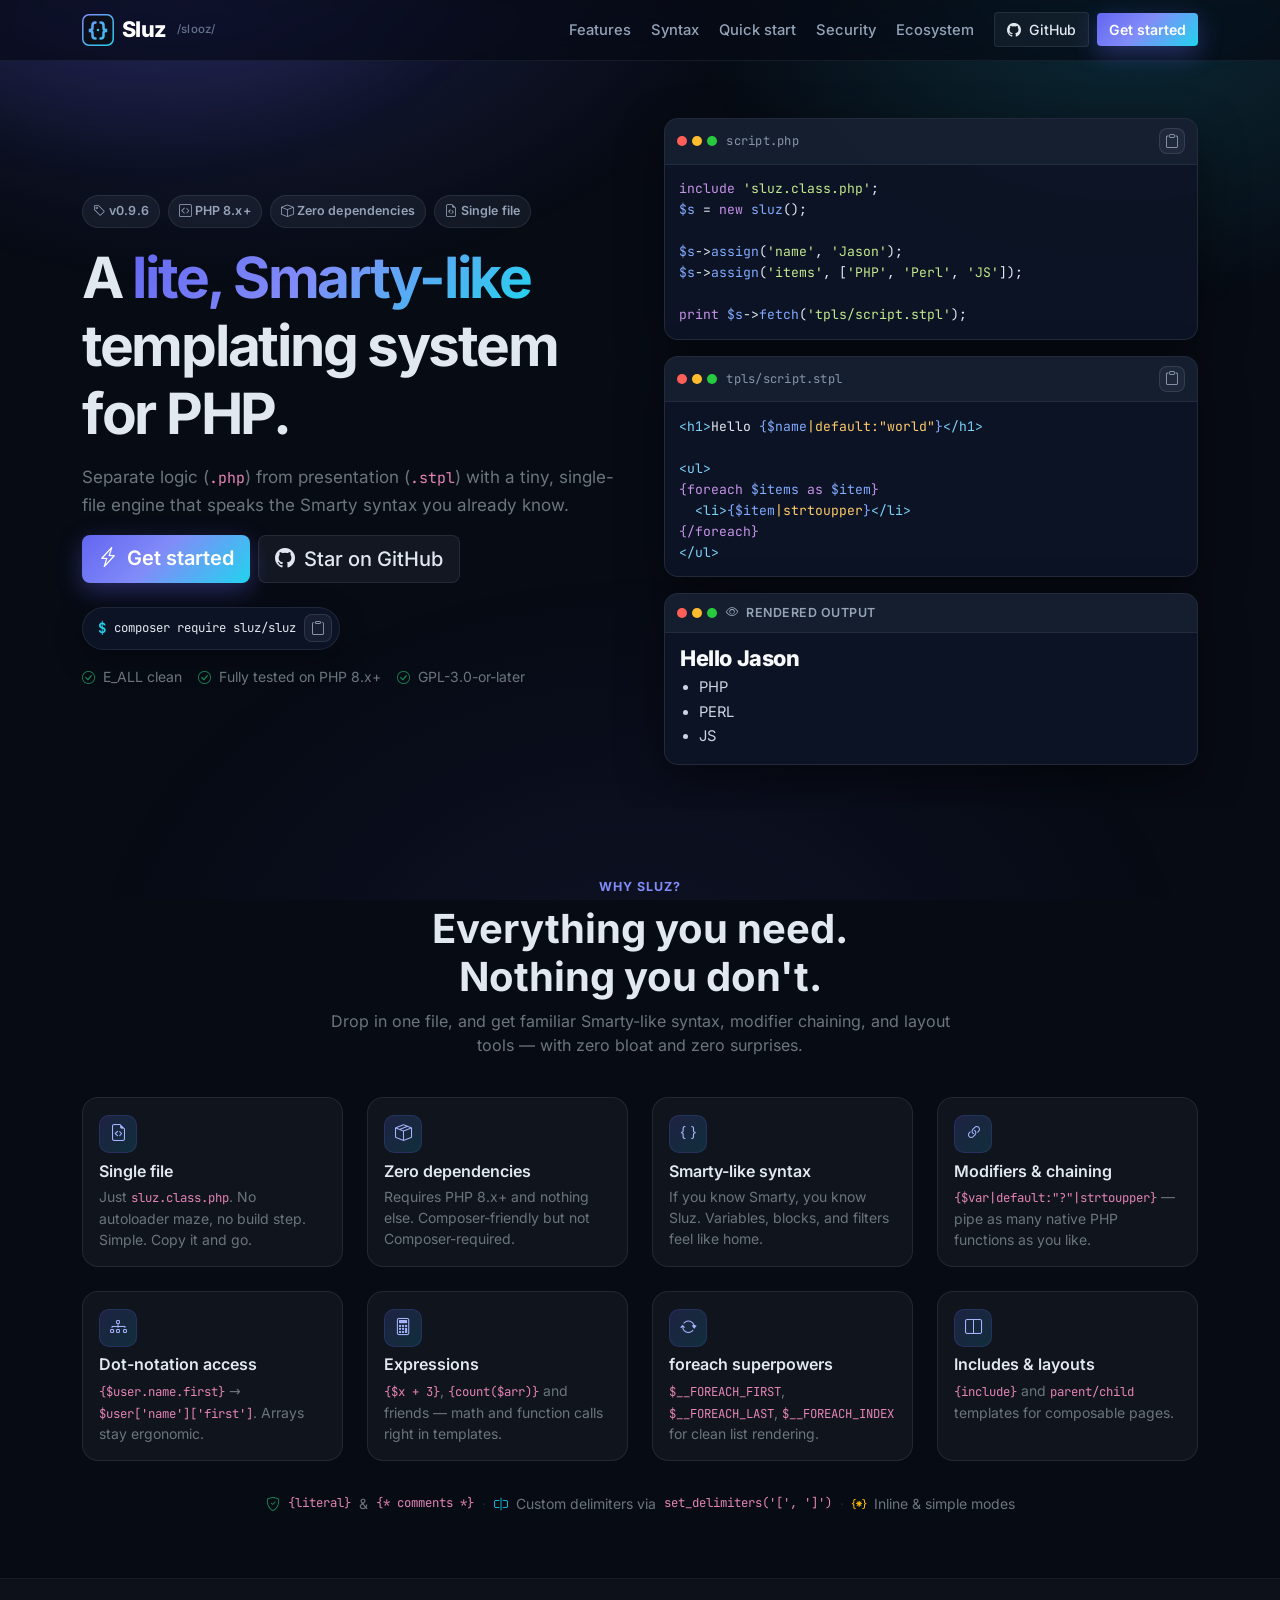
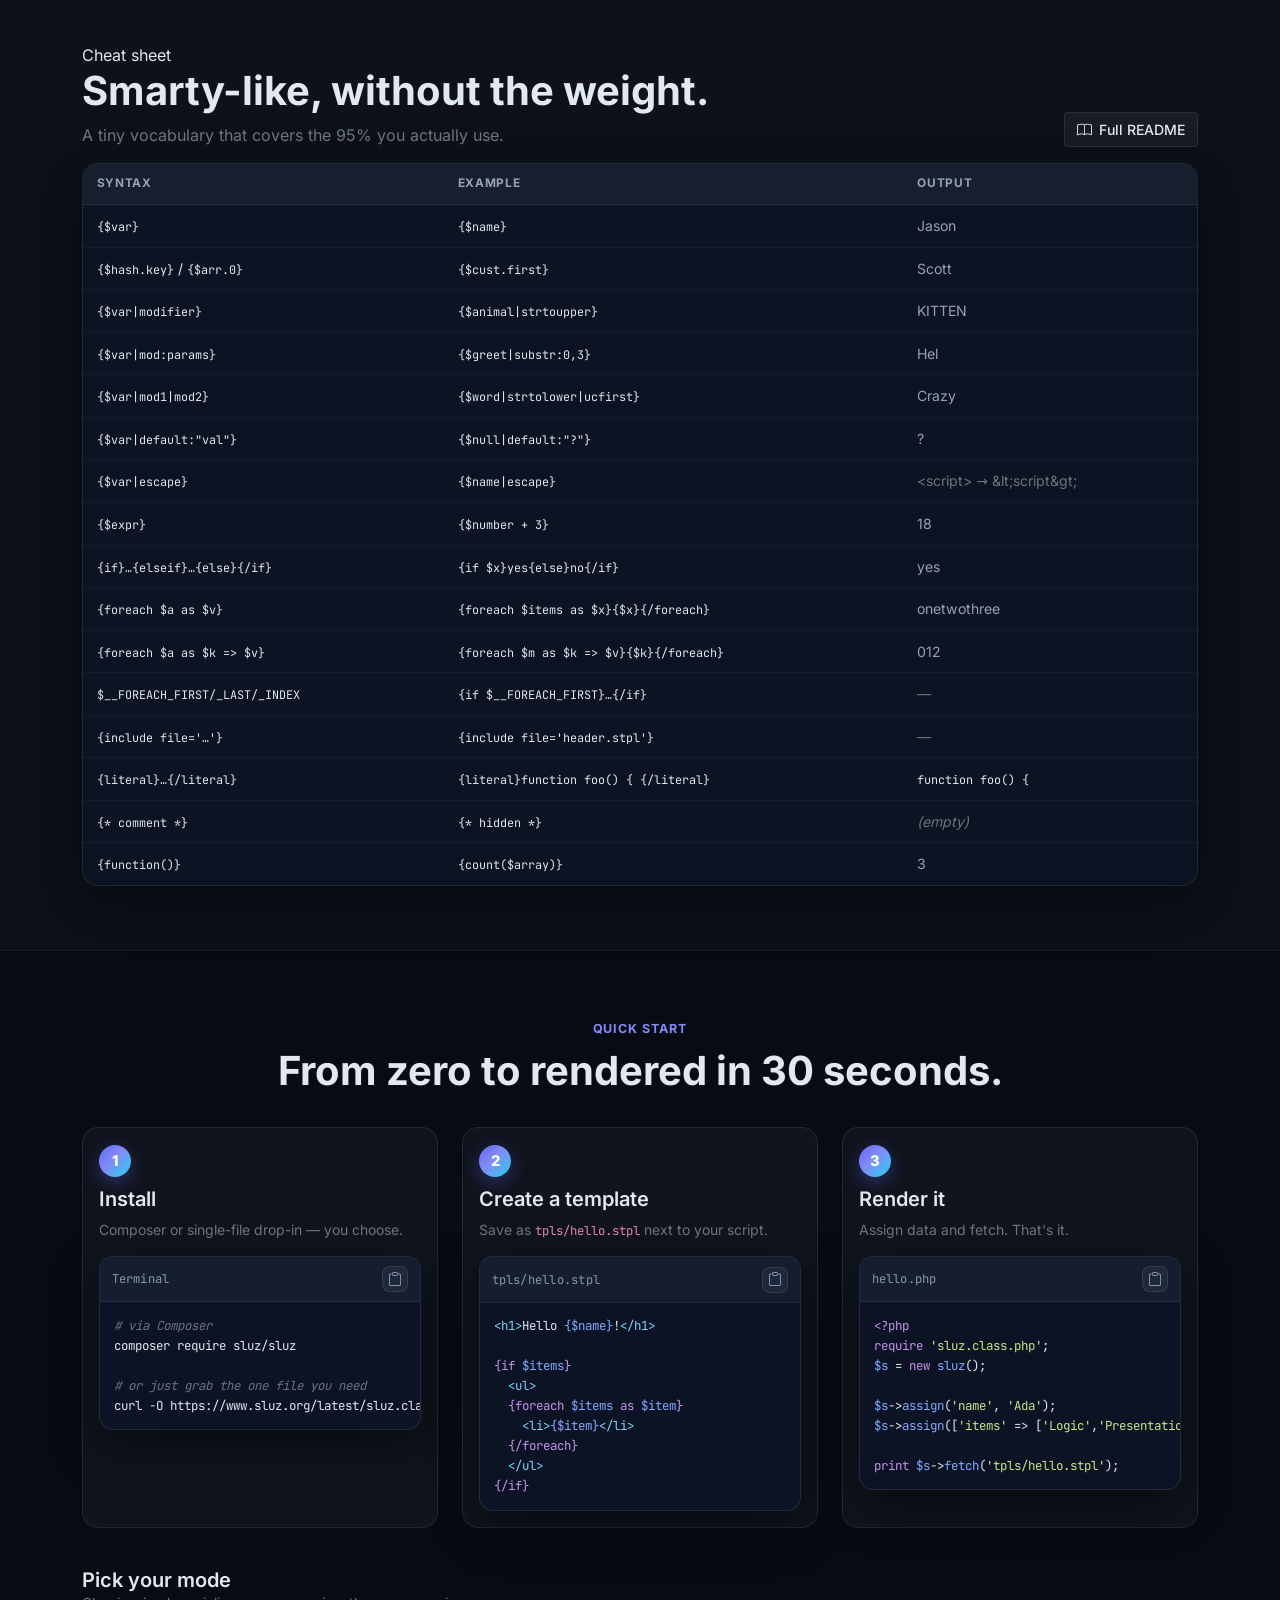
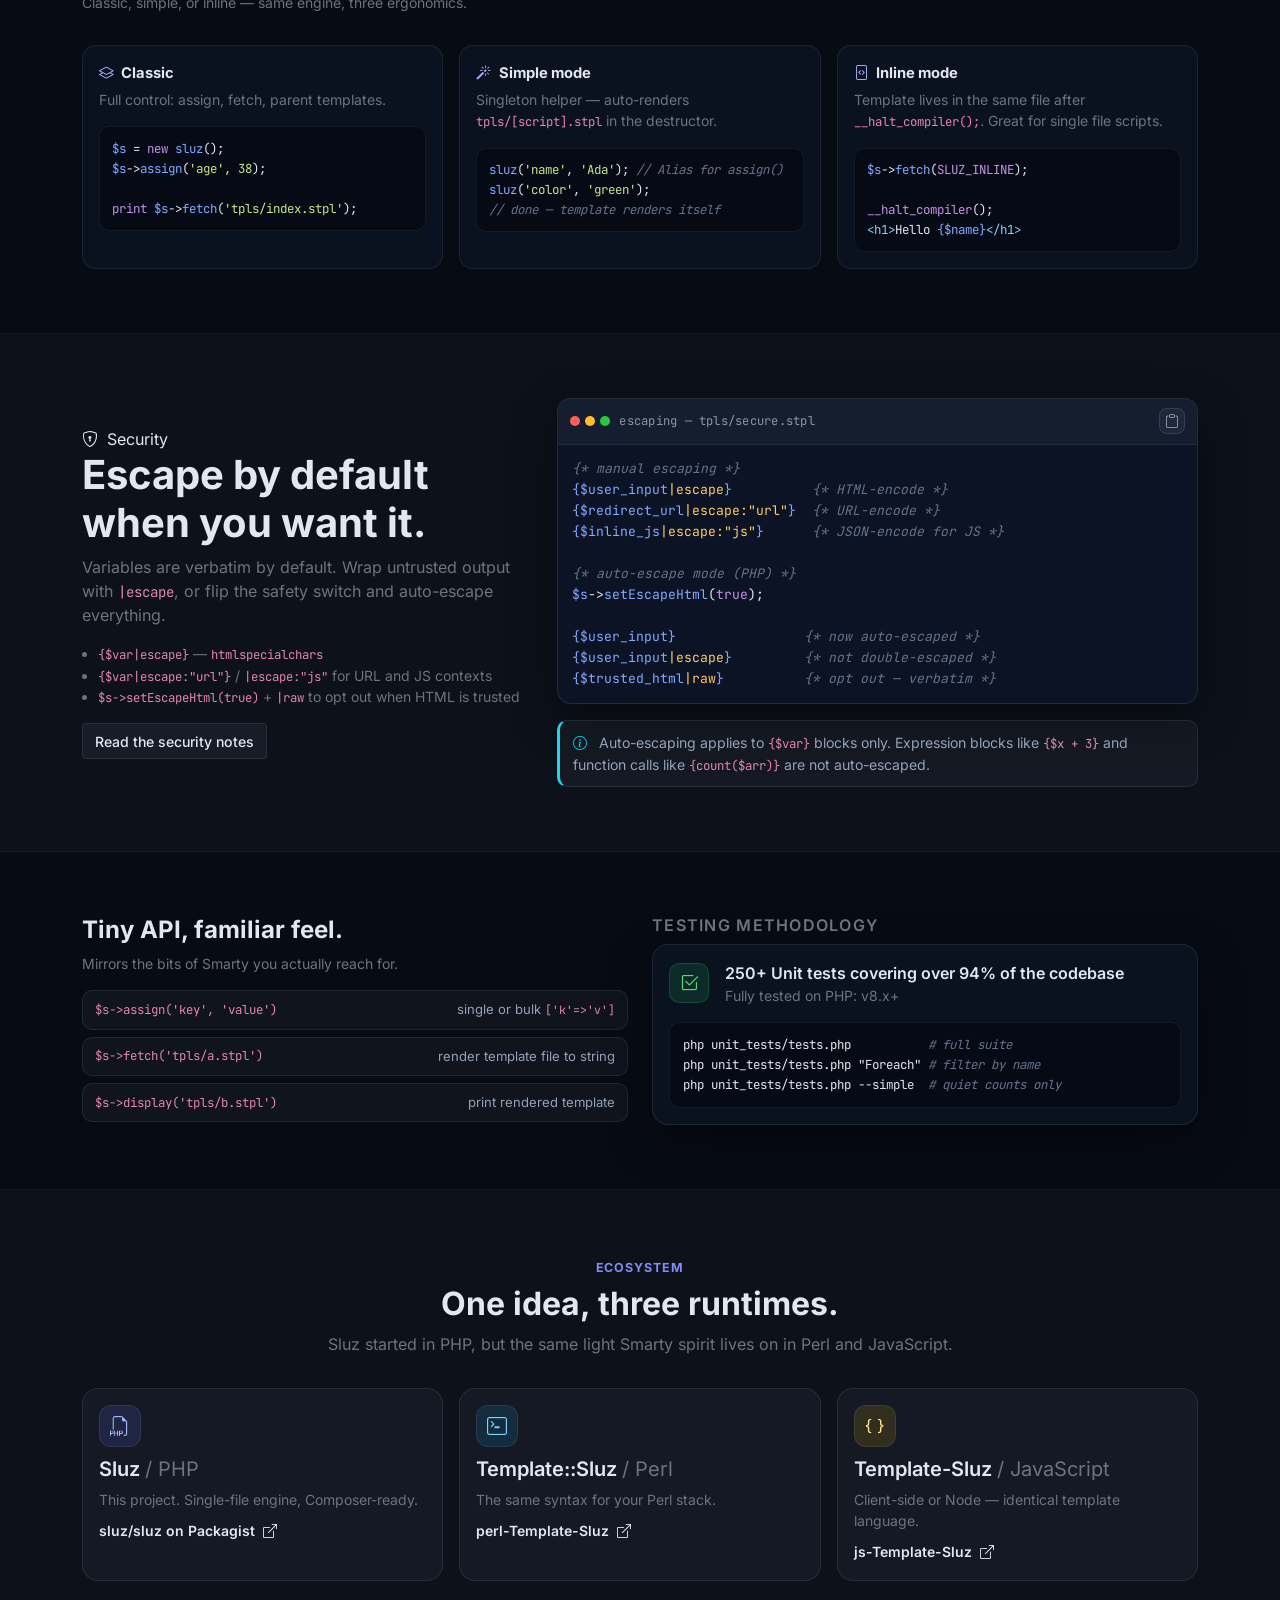
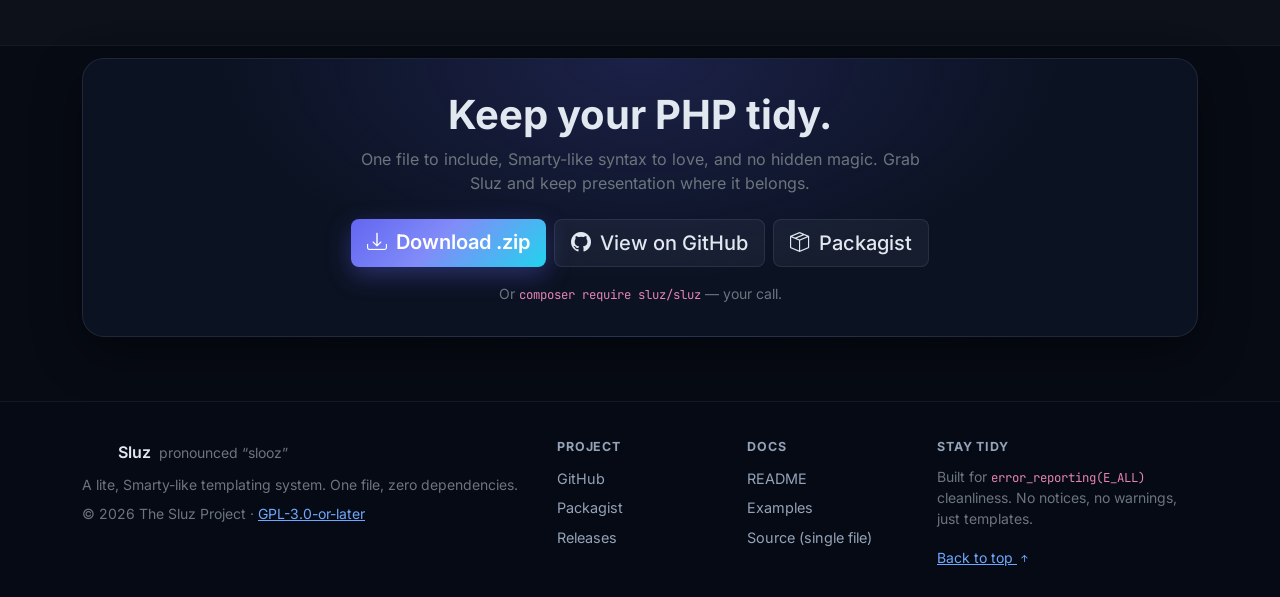
==== commit 94fb87a0: "Make the "rendered output" stylistically match the other boxes" ====
--- a/index.orig.html
+++ b/index.orig.html
@@ -154,7 +154,10 @@
                 </div>
                 <div class="col-12">
                   <div class="preview-window">
-                    <div class="preview-head"><i class="bi bi-eye me-1"></i> Rendered output</div>
+                    <div class="preview-head">
+                      <span class="dots"><i></i><i></i><i></i></span>
+                      <span><i class="bi bi-eye me-1"></i> Rendered output</span>
+                    </div>
                     <div class="preview-body">
                       <div class="preview-title">Hello Jason</div>
                       <ul class="preview-list">
--- a/css/style.css
+++ b/css/style.css
@@ -168,17 +168,23 @@
 .tk-fn{color:#82aaff}
 .tk-cmt{color:#64748b;font-style:italic}
 .preview-window{
-  background:linear-gradient(180deg, rgba(255,255,255,.96), rgba(248,250,252,.98));
-  border:1px solid rgba(148,163,184,.22);border-radius:14px;overflow:hidden;
-  box-shadow:0 10px 36px rgba(0,0,0,.22);
+  background:rgba(13,21,38,.94);border:1px solid rgba(148,163,184,.16);
+  border-radius:14px;overflow:hidden;box-shadow:var(--sluz-shadow);
 }
 .preview-head{
-  font-size:.74rem;font-weight:600;letter-spacing:.04em;text-transform:uppercase;
-  color:#475569;background:#f1f5f9;border-bottom:1px solid #e2e8f0;padding:.5rem .75rem;
-}
-.preview-body{padding:.9rem .95rem;color:#0f172a}
-.preview-title{font-size:1.35rem;font-weight:800;letter-spacing:-.02em;line-height:1.1;margin-bottom:.35rem}
-.preview-list{margin:0;padding-left:1.15rem;font-size:.92rem;color:#334155}
+  display:flex;align-items:center;gap:.6rem;
+  padding:.58rem .72rem;
+  font-size:.78rem;color:var(--sluz-muted);text-transform:uppercase;letter-spacing:.04em;font-weight:600;
+  background:rgba(148,163,184,.07);border-bottom:1px solid rgba(148,163,184,.10);
+}
+.preview-head .dots{display:inline-flex;gap:.32rem;align-items:center}
+.preview-head .dots i{width:10px;height:10px;border-radius:50%;display:inline-block}
+.preview-head .dots i:nth-child(1){background:#ff5f56}
+.preview-head .dots i:nth-child(2){background:#ffbd2e}
+.preview-head .dots i:nth-child(3){background:#27c93f}
+.preview-body{padding:.9rem .95rem;color:#e2e8f0}
+.preview-title{font-size:1.35rem;font-weight:800;letter-spacing:-.02em;line-height:1.1;margin-bottom:.35rem;color:#f8fafc}
+.preview-list{margin:0;padding-left:1.15rem;font-size:.92rem;color:#cbd5e1}
 .preview-list li{margin:.15rem 0}
 .code-stack .window{height:100%}
 
